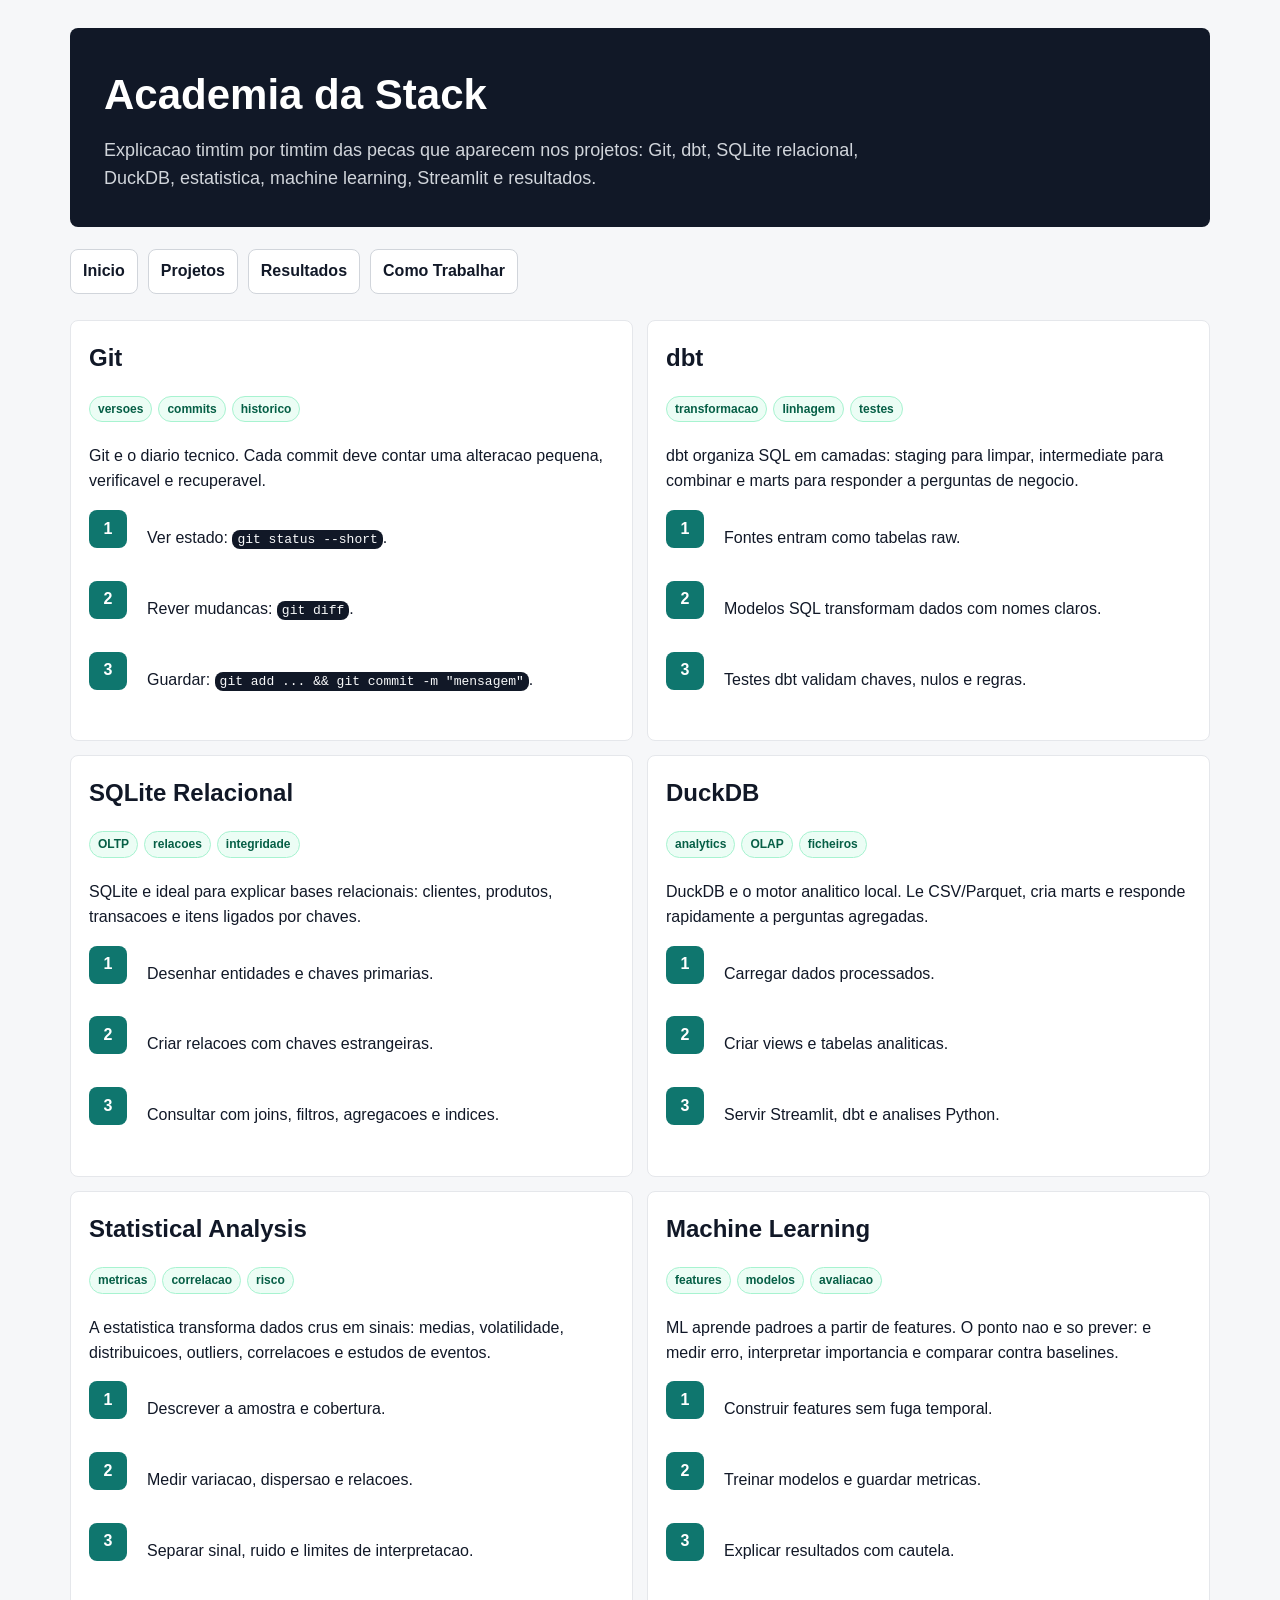
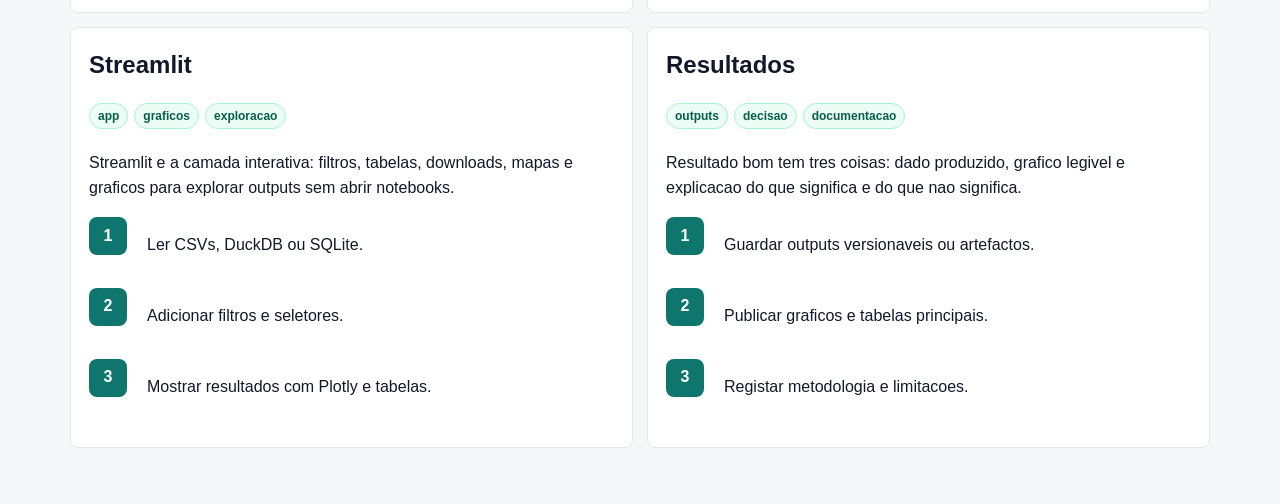
==== docs_html/concepts.html @ e4660920 "Create central project hub service" ====
<!doctype html>
<html lang="pt">
<head>
  <meta charset="utf-8">
  <meta name="viewport" content="width=device-width, initial-scale=1">
  <title>Academia da Stack</title>
  <link rel="stylesheet" href="style.css">
</head>
<body>
  <main class="shell">
    <section class="hero">
      <h1>Academia da Stack</h1>
      <p>Explicacao timtim por timtim das pecas que aparecem nos projetos: Git, dbt, SQLite relacional, DuckDB, estatistica, machine learning, Streamlit e resultados.</p>
    </section>
    <nav class="nav">
      <a href="index.html">Inicio</a>
      <a href="projects.html">Projetos</a>
      <a href="results.html">Resultados</a>
      <a href="roadmap.html">Como Trabalhar</a>
    </nav>
    <section class="grid two">
      <article class="card">
        <h2>Git</h2>
        <span class="tag">versoes</span><span class="tag">commits</span><span class="tag">historico</span>
        <p>Git e o diario tecnico. Cada commit deve contar uma alteracao pequena, verificavel e recuperavel.</p>
        <div class="step"><strong>1</strong><p>Ver estado: <code>git status --short</code>.</p></div>
        <div class="step"><strong>2</strong><p>Rever mudancas: <code>git diff</code>.</p></div>
        <div class="step"><strong>3</strong><p>Guardar: <code>git add ... && git commit -m "mensagem"</code>.</p></div>
      </article>
      <article class="card">
        <h2>dbt</h2>
        <span class="tag">transformacao</span><span class="tag">linhagem</span><span class="tag">testes</span>
        <p>dbt organiza SQL em camadas: staging para limpar, intermediate para combinar e marts para responder a perguntas de negocio.</p>
        <div class="step"><strong>1</strong><p>Fontes entram como tabelas raw.</p></div>
        <div class="step"><strong>2</strong><p>Modelos SQL transformam dados com nomes claros.</p></div>
        <div class="step"><strong>3</strong><p>Testes dbt validam chaves, nulos e regras.</p></div>
      </article>
      <article class="card">
        <h2>SQLite Relacional</h2>
        <span class="tag">OLTP</span><span class="tag">relacoes</span><span class="tag">integridade</span>
        <p>SQLite e ideal para explicar bases relacionais: clientes, produtos, transacoes e itens ligados por chaves.</p>
        <div class="step"><strong>1</strong><p>Desenhar entidades e chaves primarias.</p></div>
        <div class="step"><strong>2</strong><p>Criar relacoes com chaves estrangeiras.</p></div>
        <div class="step"><strong>3</strong><p>Consultar com joins, filtros, agregacoes e indices.</p></div>
      </article>
      <article class="card">
        <h2>DuckDB</h2>
        <span class="tag">analytics</span><span class="tag">OLAP</span><span class="tag">ficheiros</span>
        <p>DuckDB e o motor analitico local. Le CSV/Parquet, cria marts e responde rapidamente a perguntas agregadas.</p>
        <div class="step"><strong>1</strong><p>Carregar dados processados.</p></div>
        <div class="step"><strong>2</strong><p>Criar views e tabelas analiticas.</p></div>
        <div class="step"><strong>3</strong><p>Servir Streamlit, dbt e analises Python.</p></div>
      </article>
      <article class="card">
        <h2>Statistical Analysis</h2>
        <span class="tag">metricas</span><span class="tag">correlacao</span><span class="tag">risco</span>
        <p>A estatistica transforma dados crus em sinais: medias, volatilidade, distribuicoes, outliers, correlacoes e estudos de eventos.</p>
        <div class="step"><strong>1</strong><p>Descrever a amostra e cobertura.</p></div>
        <div class="step"><strong>2</strong><p>Medir variacao, dispersao e relacoes.</p></div>
        <div class="step"><strong>3</strong><p>Separar sinal, ruido e limites de interpretacao.</p></div>
      </article>
      <article class="card">
        <h2>Machine Learning</h2>
        <span class="tag">features</span><span class="tag">modelos</span><span class="tag">avaliacao</span>
        <p>ML aprende padroes a partir de features. O ponto nao e so prever: e medir erro, interpretar importancia e comparar contra baselines.</p>
        <div class="step"><strong>1</strong><p>Construir features sem fuga temporal.</p></div>
        <div class="step"><strong>2</strong><p>Treinar modelos e guardar metricas.</p></div>
        <div class="step"><strong>3</strong><p>Explicar resultados com cautela.</p></div>
      </article>
      <article class="card">
        <h2>Streamlit</h2>
        <span class="tag">app</span><span class="tag">graficos</span><span class="tag">exploracao</span>
        <p>Streamlit e a camada interativa: filtros, tabelas, downloads, mapas e graficos para explorar outputs sem abrir notebooks.</p>
        <div class="step"><strong>1</strong><p>Ler CSVs, DuckDB ou SQLite.</p></div>
        <div class="step"><strong>2</strong><p>Adicionar filtros e seletores.</p></div>
        <div class="step"><strong>3</strong><p>Mostrar resultados com Plotly e tabelas.</p></div>
      </article>
      <article class="card">
        <h2>Resultados</h2>
        <span class="tag">outputs</span><span class="tag">decisao</span><span class="tag">documentacao</span>
        <p>Resultado bom tem tres coisas: dado produzido, grafico legivel e explicacao do que significa e do que nao significa.</p>
        <div class="step"><strong>1</strong><p>Guardar outputs versionaveis ou artefactos.</p></div>
        <div class="step"><strong>2</strong><p>Publicar graficos e tabelas principais.</p></div>
        <div class="step"><strong>3</strong><p>Registar metodologia e limitacoes.</p></div>
      </article>
    </section>
  </main>
</body>
</html>
---- docs_html/style.css ----
* {
  box-sizing: border-box;
}

body {
  margin: 0;
  font-family: Inter, -apple-system, BlinkMacSystemFont, "Segoe UI", sans-serif;
  color: #111827;
  background: #f6f7f9;
  line-height: 1.55;
}

a {
  color: #0f766e;
  text-decoration: none;
}

a:hover {
  text-decoration: underline;
}

.shell {
  max-width: 1180px;
  margin: 0 auto;
  padding: 28px 20px 56px;
}

.hero {
  background: #111827;
  color: #fff;
  border-radius: 8px;
  padding: 34px;
  margin-bottom: 22px;
}

.hero h1 {
  margin: 0 0 10px;
  font-size: 42px;
  letter-spacing: 0;
}

.hero p {
  margin: 0;
  max-width: 820px;
  color: #d1d5db;
  font-size: 18px;
}

.nav {
  display: flex;
  gap: 10px;
  flex-wrap: wrap;
  margin: 0 0 26px;
}

.nav a {
  display: inline-block;
  border: 1px solid #d1d5db;
  background: #fff;
  border-radius: 8px;
  padding: 9px 12px;
  color: #111827;
  font-weight: 650;
}

.grid {
  display: grid;
  grid-template-columns: repeat(3, minmax(0, 1fr));
  gap: 14px;
}

.grid.two {
  grid-template-columns: repeat(2, minmax(0, 1fr));
}

.card {
  background: #fff;
  border: 1px solid #e5e7eb;
  border-radius: 8px;
  padding: 18px;
  min-height: 150px;
}

.card h2,
.card h3 {
  margin-top: 0;
}

.tag {
  display: inline-block;
  background: #ecfdf5;
  color: #065f46;
  border: 1px solid #a7f3d0;
  border-radius: 999px;
  padding: 3px 8px;
  font-size: 12px;
  font-weight: 700;
  margin: 0 6px 6px 0;
}

.step {
  display: grid;
  grid-template-columns: 44px 1fr;
  gap: 14px;
  margin: 14px 0;
}

.step strong {
  display: inline-flex;
  align-items: center;
  justify-content: center;
  width: 38px;
  height: 38px;
  border-radius: 8px;
  background: #0f766e;
  color: #fff;
}

code,
pre {
  background: #111827;
  color: #f9fafb;
  border-radius: 8px;
}

code {
  padding: 2px 5px;
}

pre {
  padding: 14px;
  overflow-x: auto;
}

table {
  width: 100%;
  border-collapse: collapse;
  background: #fff;
  border-radius: 8px;
  overflow: hidden;
}

th,
td {
  padding: 11px 12px;
  border-bottom: 1px solid #e5e7eb;
  text-align: left;
}

th {
  background: #f3f4f6;
}

@media (max-width: 850px) {
  .grid,
  .grid.two {
    grid-template-columns: 1fr;
  }

  .hero h1 {
    font-size: 32px;
  }
}
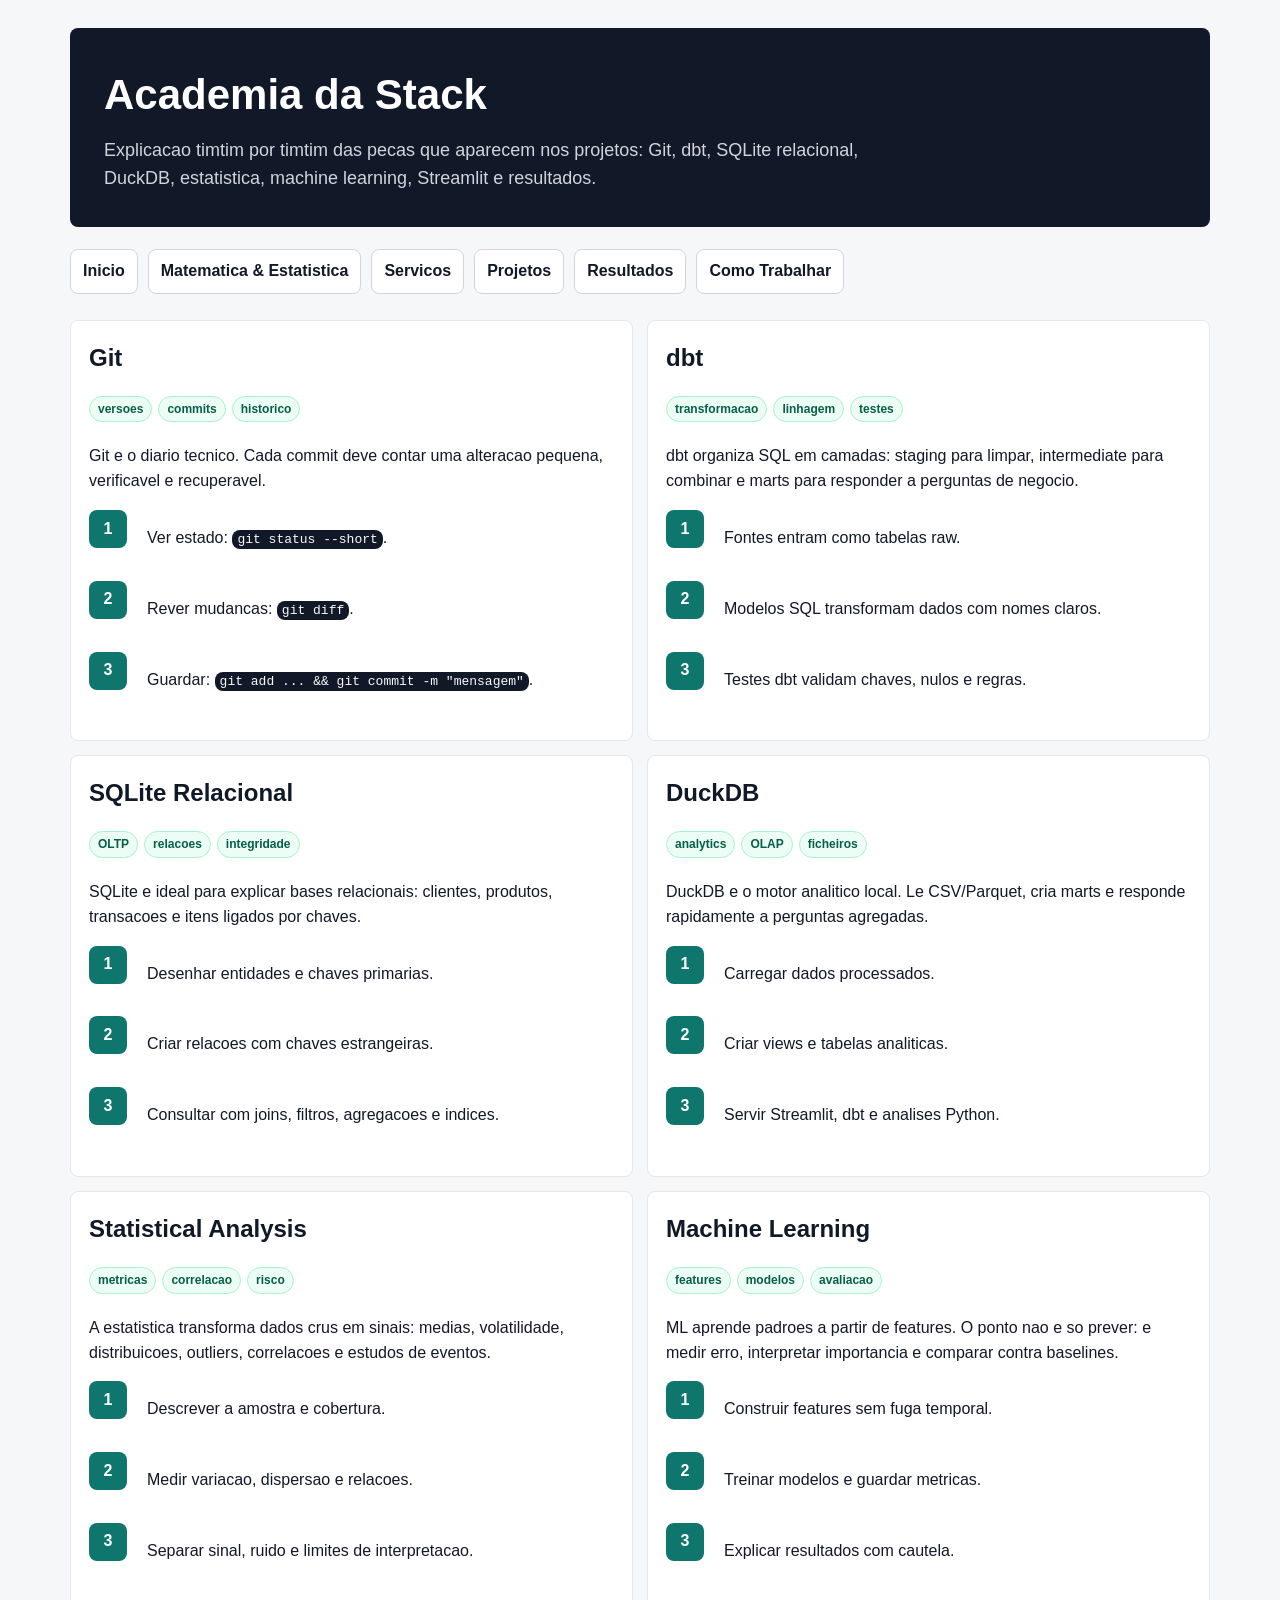
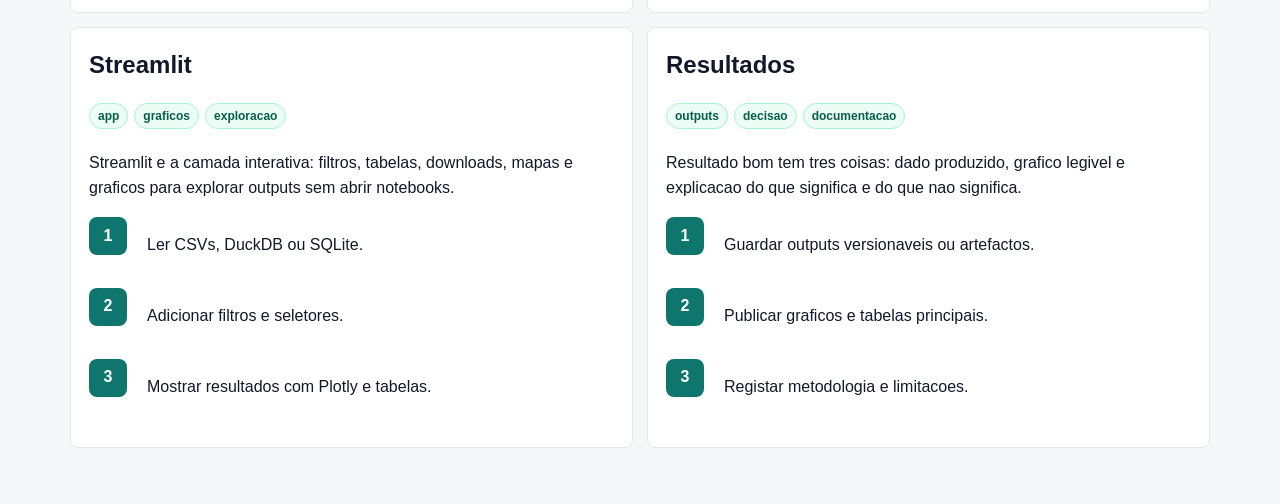
==== commit 69a92da5: "Add integrated project services and bilingual theory" ====
--- a/docs_html/concepts.html
+++ b/docs_html/concepts.html
@@ -14,6 +14,8 @@
     </section>
     <nav class="nav">
       <a href="index.html">Inicio</a>
+      <a href="theory.html">Matematica & Estatistica</a>
+      <a href="services.html">Servicos</a>
       <a href="projects.html">Projetos</a>
       <a href="results.html">Resultados</a>
       <a href="roadmap.html">Como Trabalhar</a>
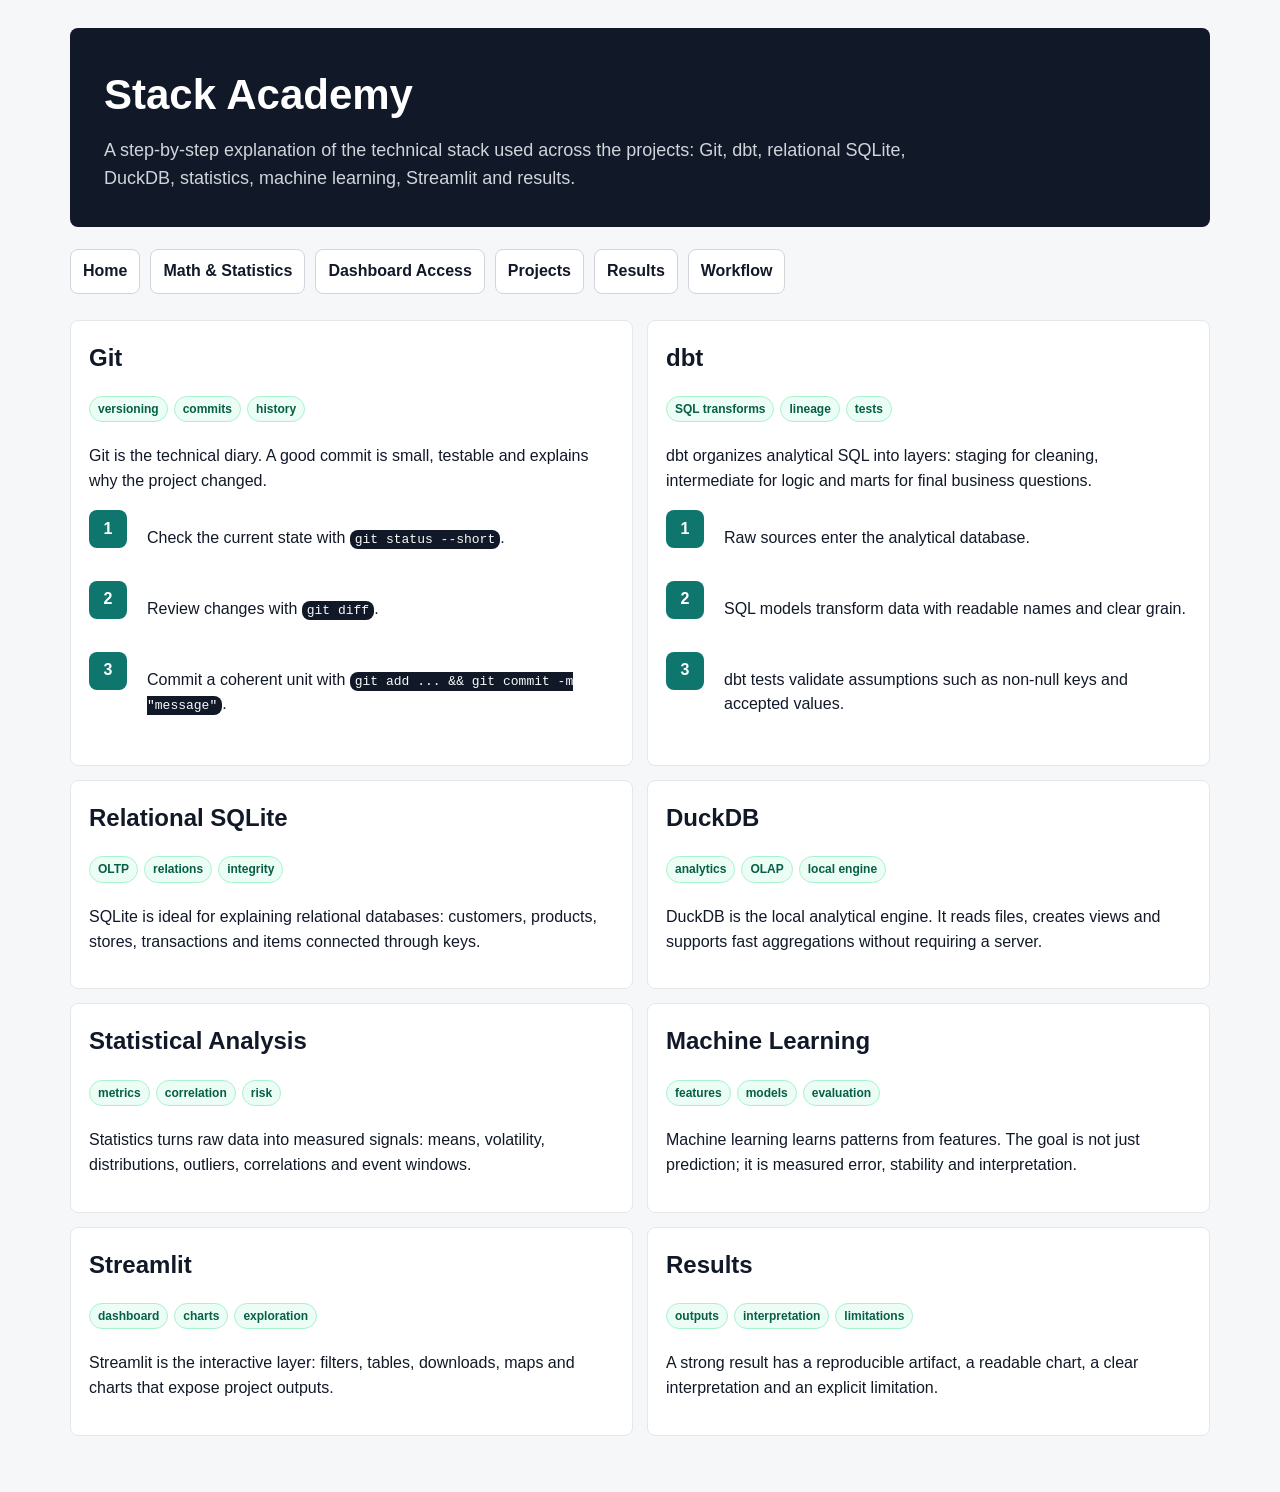
==== commit 0ec31cbc: "Convert central hub to English access panel" ====
--- a/docs_html/concepts.html
+++ b/docs_html/concepts.html
@@ -1,89 +1,71 @@
 <!doctype html>
-<html lang="pt">
+<html lang="en">
 <head>
   <meta charset="utf-8">
   <meta name="viewport" content="width=device-width, initial-scale=1">
-  <title>Academia da Stack</title>
+  <title>Stack Academy</title>
   <link rel="stylesheet" href="style.css">
 </head>
 <body>
   <main class="shell">
     <section class="hero">
-      <h1>Academia da Stack</h1>
-      <p>Explicacao timtim por timtim das pecas que aparecem nos projetos: Git, dbt, SQLite relacional, DuckDB, estatistica, machine learning, Streamlit e resultados.</p>
+      <h1>Stack Academy</h1>
+      <p>A step-by-step explanation of the technical stack used across the projects: Git, dbt, relational SQLite, DuckDB, statistics, machine learning, Streamlit and results.</p>
     </section>
     <nav class="nav">
-      <a href="index.html">Inicio</a>
-      <a href="theory.html">Matematica & Estatistica</a>
-      <a href="services.html">Servicos</a>
-      <a href="projects.html">Projetos</a>
-      <a href="results.html">Resultados</a>
-      <a href="roadmap.html">Como Trabalhar</a>
+      <a href="index.html">Home</a>
+      <a href="theory.html">Math & Statistics</a>
+      <a href="services.html">Dashboard Access</a>
+      <a href="projects.html">Projects</a>
+      <a href="results.html">Results</a>
+      <a href="roadmap.html">Workflow</a>
     </nav>
     <section class="grid two">
       <article class="card">
         <h2>Git</h2>
-        <span class="tag">versoes</span><span class="tag">commits</span><span class="tag">historico</span>
-        <p>Git e o diario tecnico. Cada commit deve contar uma alteracao pequena, verificavel e recuperavel.</p>
-        <div class="step"><strong>1</strong><p>Ver estado: <code>git status --short</code>.</p></div>
-        <div class="step"><strong>2</strong><p>Rever mudancas: <code>git diff</code>.</p></div>
-        <div class="step"><strong>3</strong><p>Guardar: <code>git add ... && git commit -m "mensagem"</code>.</p></div>
+        <span class="tag">versioning</span><span class="tag">commits</span><span class="tag">history</span>
+        <p>Git is the technical diary. A good commit is small, testable and explains why the project changed.</p>
+        <div class="step"><strong>1</strong><p>Check the current state with <code>git status --short</code>.</p></div>
+        <div class="step"><strong>2</strong><p>Review changes with <code>git diff</code>.</p></div>
+        <div class="step"><strong>3</strong><p>Commit a coherent unit with <code>git add ... && git commit -m "message"</code>.</p></div>
       </article>
       <article class="card">
         <h2>dbt</h2>
-        <span class="tag">transformacao</span><span class="tag">linhagem</span><span class="tag">testes</span>
-        <p>dbt organiza SQL em camadas: staging para limpar, intermediate para combinar e marts para responder a perguntas de negocio.</p>
-        <div class="step"><strong>1</strong><p>Fontes entram como tabelas raw.</p></div>
-        <div class="step"><strong>2</strong><p>Modelos SQL transformam dados com nomes claros.</p></div>
-        <div class="step"><strong>3</strong><p>Testes dbt validam chaves, nulos e regras.</p></div>
+        <span class="tag">SQL transforms</span><span class="tag">lineage</span><span class="tag">tests</span>
+        <p>dbt organizes analytical SQL into layers: staging for cleaning, intermediate for logic and marts for final business questions.</p>
+        <div class="step"><strong>1</strong><p>Raw sources enter the analytical database.</p></div>
+        <div class="step"><strong>2</strong><p>SQL models transform data with readable names and clear grain.</p></div>
+        <div class="step"><strong>3</strong><p>dbt tests validate assumptions such as non-null keys and accepted values.</p></div>
       </article>
       <article class="card">
-        <h2>SQLite Relacional</h2>
-        <span class="tag">OLTP</span><span class="tag">relacoes</span><span class="tag">integridade</span>
-        <p>SQLite e ideal para explicar bases relacionais: clientes, produtos, transacoes e itens ligados por chaves.</p>
-        <div class="step"><strong>1</strong><p>Desenhar entidades e chaves primarias.</p></div>
-        <div class="step"><strong>2</strong><p>Criar relacoes com chaves estrangeiras.</p></div>
-        <div class="step"><strong>3</strong><p>Consultar com joins, filtros, agregacoes e indices.</p></div>
+        <h2>Relational SQLite</h2>
+        <span class="tag">OLTP</span><span class="tag">relations</span><span class="tag">integrity</span>
+        <p>SQLite is ideal for explaining relational databases: customers, products, stores, transactions and items connected through keys.</p>
       </article>
       <article class="card">
         <h2>DuckDB</h2>
-        <span class="tag">analytics</span><span class="tag">OLAP</span><span class="tag">ficheiros</span>
-        <p>DuckDB e o motor analitico local. Le CSV/Parquet, cria marts e responde rapidamente a perguntas agregadas.</p>
-        <div class="step"><strong>1</strong><p>Carregar dados processados.</p></div>
-        <div class="step"><strong>2</strong><p>Criar views e tabelas analiticas.</p></div>
-        <div class="step"><strong>3</strong><p>Servir Streamlit, dbt e analises Python.</p></div>
+        <span class="tag">analytics</span><span class="tag">OLAP</span><span class="tag">local engine</span>
+        <p>DuckDB is the local analytical engine. It reads files, creates views and supports fast aggregations without requiring a server.</p>
       </article>
       <article class="card">
         <h2>Statistical Analysis</h2>
-        <span class="tag">metricas</span><span class="tag">correlacao</span><span class="tag">risco</span>
-        <p>A estatistica transforma dados crus em sinais: medias, volatilidade, distribuicoes, outliers, correlacoes e estudos de eventos.</p>
-        <div class="step"><strong>1</strong><p>Descrever a amostra e cobertura.</p></div>
-        <div class="step"><strong>2</strong><p>Medir variacao, dispersao e relacoes.</p></div>
-        <div class="step"><strong>3</strong><p>Separar sinal, ruido e limites de interpretacao.</p></div>
+        <span class="tag">metrics</span><span class="tag">correlation</span><span class="tag">risk</span>
+        <p>Statistics turns raw data into measured signals: means, volatility, distributions, outliers, correlations and event windows.</p>
       </article>
       <article class="card">
         <h2>Machine Learning</h2>
-        <span class="tag">features</span><span class="tag">modelos</span><span class="tag">avaliacao</span>
-        <p>ML aprende padroes a partir de features. O ponto nao e so prever: e medir erro, interpretar importancia e comparar contra baselines.</p>
-        <div class="step"><strong>1</strong><p>Construir features sem fuga temporal.</p></div>
-        <div class="step"><strong>2</strong><p>Treinar modelos e guardar metricas.</p></div>
-        <div class="step"><strong>3</strong><p>Explicar resultados com cautela.</p></div>
+        <span class="tag">features</span><span class="tag">models</span><span class="tag">evaluation</span>
+        <p>Machine learning learns patterns from features. The goal is not just prediction; it is measured error, stability and interpretation.</p>
       </article>
       <article class="card">
         <h2>Streamlit</h2>
-        <span class="tag">app</span><span class="tag">graficos</span><span class="tag">exploracao</span>
-        <p>Streamlit e a camada interativa: filtros, tabelas, downloads, mapas e graficos para explorar outputs sem abrir notebooks.</p>
-        <div class="step"><strong>1</strong><p>Ler CSVs, DuckDB ou SQLite.</p></div>
-        <div class="step"><strong>2</strong><p>Adicionar filtros e seletores.</p></div>
-        <div class="step"><strong>3</strong><p>Mostrar resultados com Plotly e tabelas.</p></div>
+        <span class="tag">dashboard</span><span class="tag">charts</span><span class="tag">exploration</span>
+        <p>Streamlit is the interactive layer: filters, tables, downloads, maps and charts that expose project outputs.</p>
       </article>
       <article class="card">
-        <h2>Resultados</h2>
-        <span class="tag">outputs</span><span class="tag">decisao</span><span class="tag">documentacao</span>
-        <p>Resultado bom tem tres coisas: dado produzido, grafico legivel e explicacao do que significa e do que nao significa.</p>
-        <div class="step"><strong>1</strong><p>Guardar outputs versionaveis ou artefactos.</p></div>
-        <div class="step"><strong>2</strong><p>Publicar graficos e tabelas principais.</p></div>
-        <div class="step"><strong>3</strong><p>Registar metodologia e limitacoes.</p></div>
+        <h2>Results</h2>
+        <span class="tag">outputs</span><span class="tag">interpretation</span><span class="tag">limitations</span>
+        <p>A strong result has a reproducible artifact, a readable chart, a clear interpretation and an explicit limitation.</p>
       </article>
     </section>
   </main>
